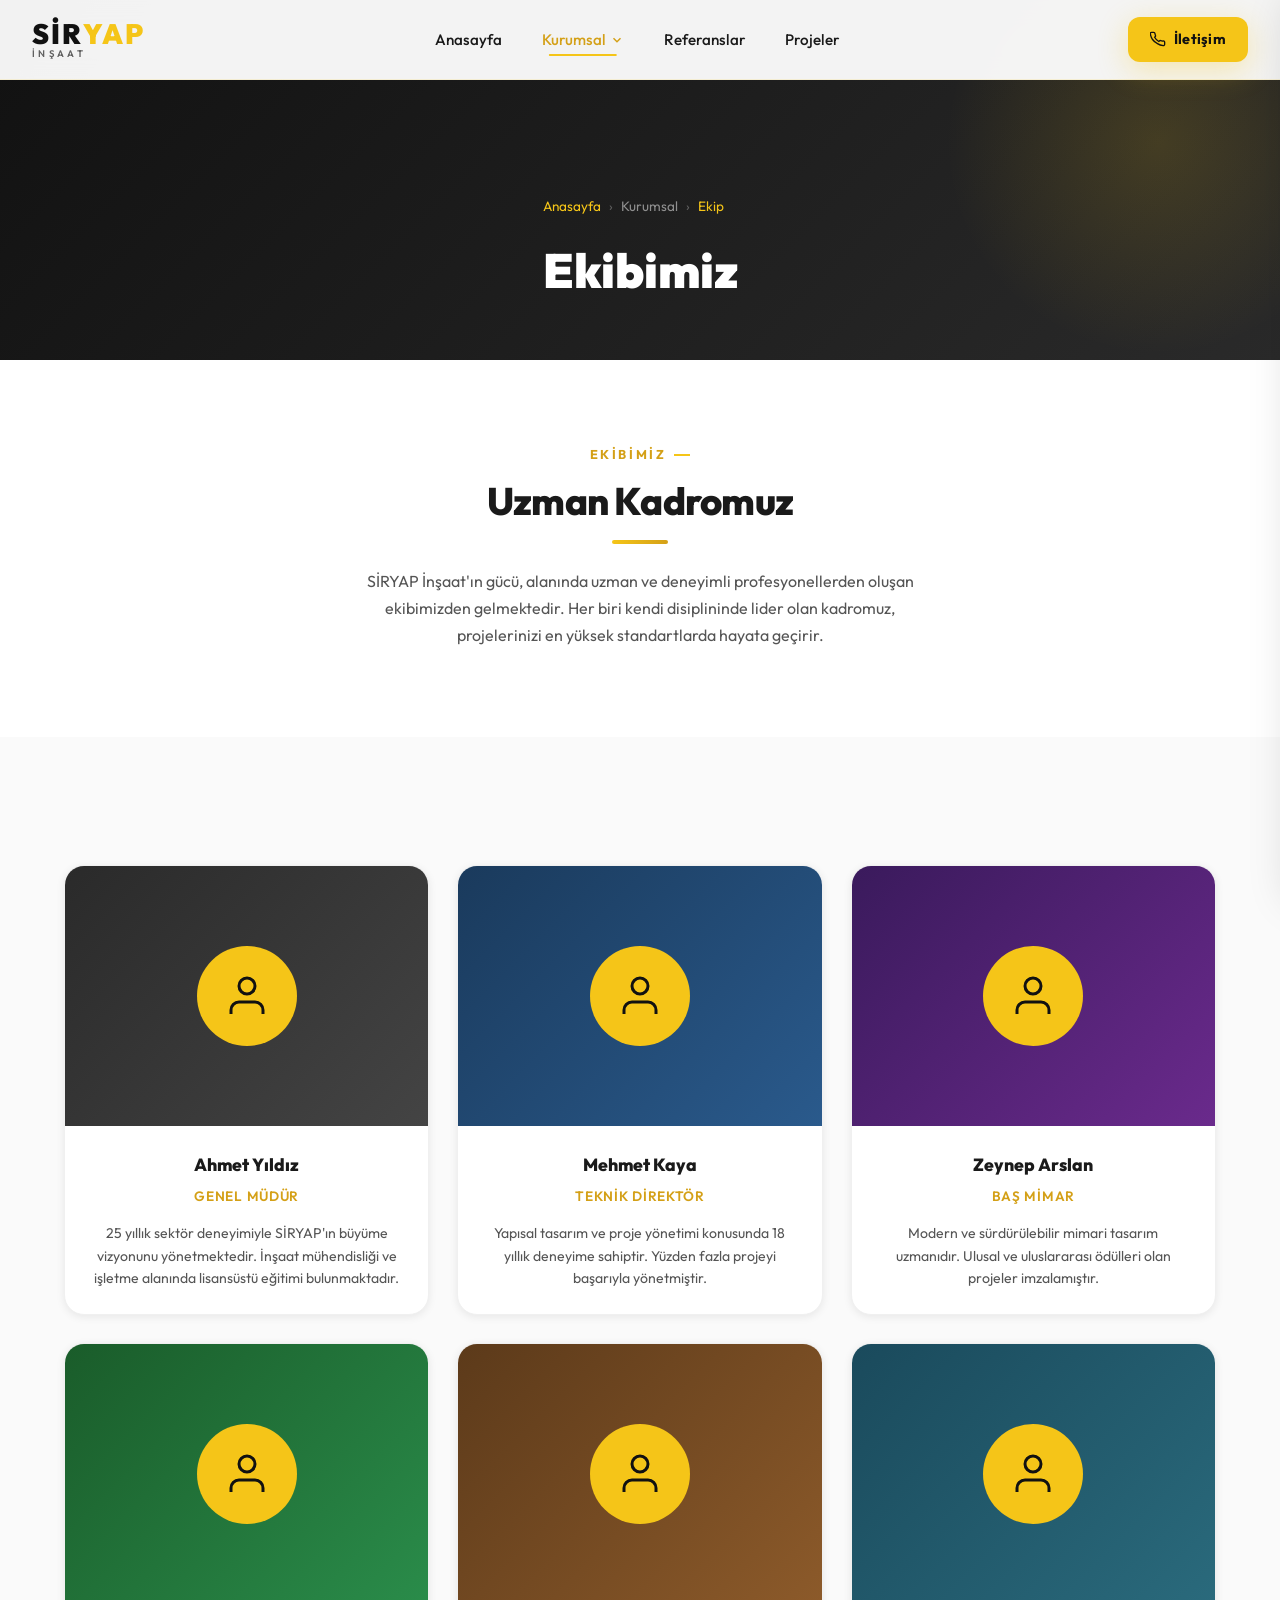
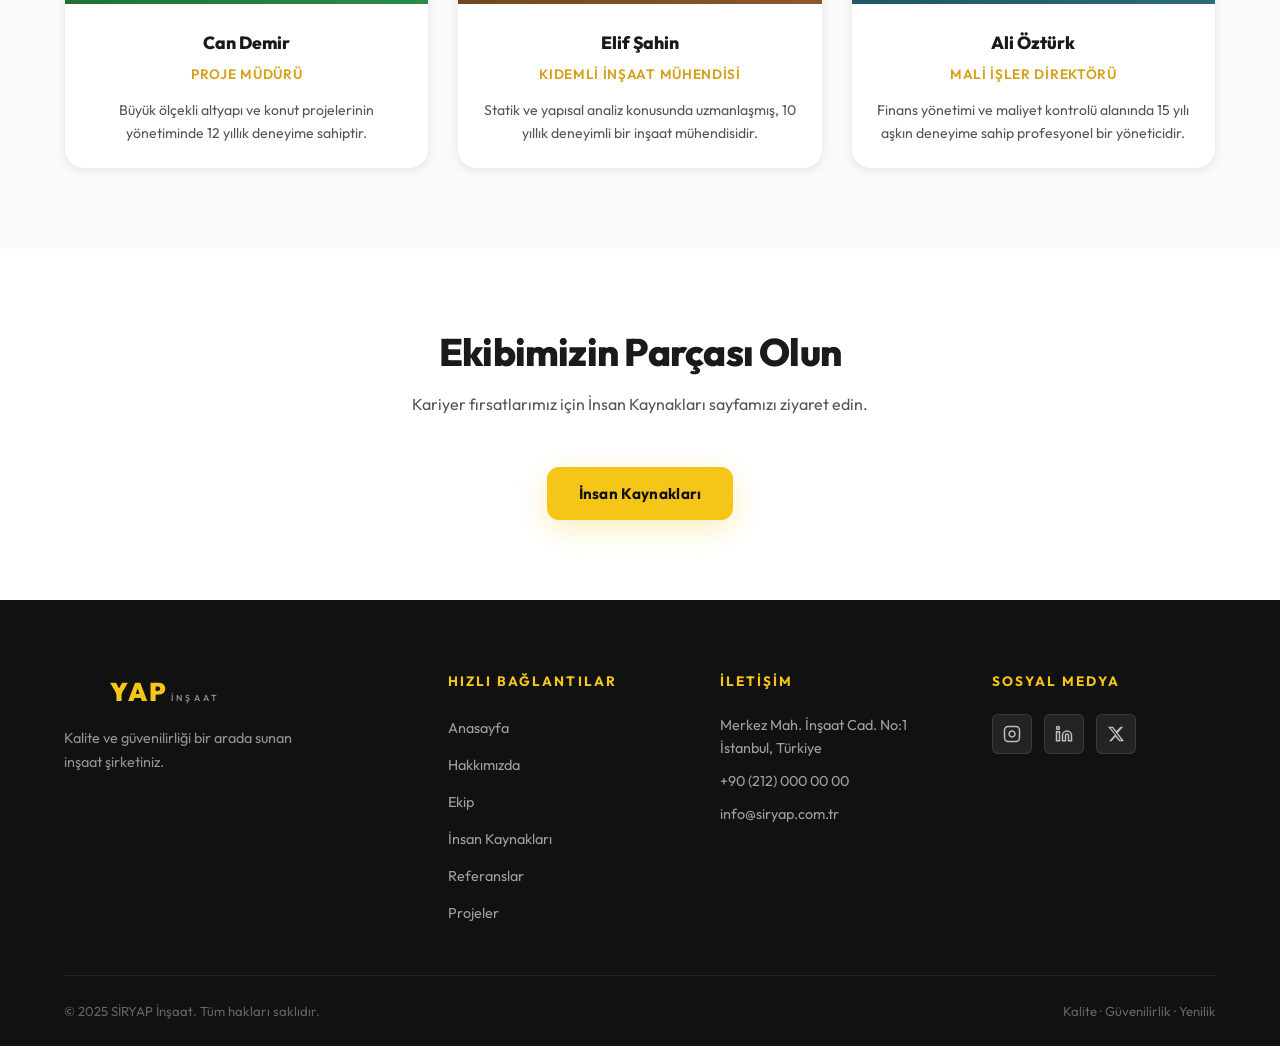
==== ekip.html @ 0685c8d4 "Add files via upload" ====
<!DOCTYPE html>
<html lang="tr">
<head>
  <meta charset="UTF-8" />
  <meta name="viewport" content="width=device-width, initial-scale=1.0" />
  <title>Ekip | SİRYAP İnşaat</title>
  <meta name="description" content="SİRYAP İnşaat uzman ekibimizle tanışın. Deneyimli mühendisler, mimarlar ve proje yöneticilerinden oluşan kadromuz." />
  <link rel="preconnect" href="https://fonts.googleapis.com" />
  <link rel="preconnect" href="https://fonts.gstatic.com" crossorigin />
  <link href="https://fonts.googleapis.com/css2?family=Outfit:wght@300;400;500;600;700;800;900&family=Inter:wght@300;400;500;600&display=swap" rel="stylesheet" />
  <link rel="stylesheet" href="style.css" />
</head>
<body>

  <!-- HEADER -->
  <header id="site-header" class="scrolled">
    <div class="header-inner">
      <a href="index.html" class="logo" id="logo-link">
        <span class="logo-text">SİR<span class="logo-accent">YAP</span></span>
        <span class="logo-sub">İNŞAAT</span>
      </a>

      <nav class="main-nav" id="main-nav">
        <ul class="nav-list">
          <li><a href="index.html#anasayfa" class="nav-link" id="nav-anasayfa">Anasayfa</a></li>
          <li class="has-dropdown">
            <a href="index.html#kurumsal" class="nav-link active" id="nav-kurumsal">
              Kurumsal
              <svg class="chevron" viewBox="0 0 24 24" fill="none" stroke="currentColor" stroke-width="2.5">
                <path d="M6 9l6 6 6-6"/>
              </svg>
            </a>
            <ul class="dropdown">
              <li><a href="ekip.html" class="dropdown-link" id="nav-ekip" style="color: var(--primary-dark); background: var(--primary-light);">Ekip</a></li>
              <li><a href="insan-kaynaklari.html" class="dropdown-link" id="nav-ik">İnsan Kaynakları</a></li>
            </ul>
          </li>
          <li><a href="index.html#referanslar" class="nav-link" id="nav-referanslar">Referanslar</a></li>
          <li><a href="index.html#projeler" class="nav-link" id="nav-projeler">Projeler</a></li>
        </ul>
      </nav>

      <a href="index.html#iletisim" class="contact-btn" id="contact-btn">
        <svg viewBox="0 0 24 24" fill="none" stroke="currentColor" stroke-width="2">
          <path d="M22 16.92v3a2 2 0 01-2.18 2 19.79 19.79 0 01-8.63-3.07A19.5 19.5 0 013.5 12.37a19.79 19.79 0 01-3.07-8.67A2 2 0 012.45 2h3a2 2 0 012 1.72c.127.96.362 1.903.7 2.81a2 2 0 01-.45 2.11L6.91 9.43a16 16 0 006.29 6.29l.8-.8a2 2 0 012.11-.45c.907.338 1.85.573 2.81.7A2 2 0 0122 16.92z"/>
        </svg>
        İletişim
      </a>

      <button class="hamburger" id="hamburger-btn" aria-label="Menüyü aç">
        <span></span><span></span><span></span>
      </button>
    </div>
  </header>

  <!-- MOBILE NAV -->
  <div class="mobile-overlay" id="mobile-overlay"></div>
  <nav class="mobile-nav" id="mobile-nav">
    <button class="mobile-close" id="mobile-close-btn" aria-label="Menüyü kapat">✕</button>
    <ul class="mobile-nav-list">
      <li><a href="index.html#anasayfa" class="mobile-nav-link">Anasayfa</a></li>
      <li>
        <button class="mobile-nav-link mobile-dropdown-toggle" id="mobile-kurumsal-btn">
          Kurumsal <svg viewBox="0 0 24 24" fill="none" stroke="currentColor" stroke-width="2.5"><path d="M6 9l6 6 6-6"/></svg>
        </button>
        <ul class="mobile-sub" id="mobile-sub-kurumsal">
          <li><a href="ekip.html" class="mobile-sub-link">Ekip</a></li>
          <li><a href="insan-kaynaklari.html" class="mobile-sub-link">İnsan Kaynakları</a></li>
        </ul>
      </li>
      <li><a href="index.html#referanslar" class="mobile-nav-link">Referanslar</a></li>
      <li><a href="index.html#projeler" class="mobile-nav-link">Projeler</a></li>
      <li><a href="index.html#iletisim" class="mobile-nav-link highlight-link">İletişim</a></li>
    </ul>
  </nav>

  <main>
    <!-- INNER HERO -->
    <section class="inner-hero">
      <div class="container">
        <div class="inner-hero-content">
          <nav class="breadcrumb" aria-label="Breadcrumb">
            <a href="index.html">Anasayfa</a>
            <span class="breadcrumb-sep">›</span>
            <span>Kurumsal</span>
            <span class="breadcrumb-sep">›</span>
            <span style="color: var(--primary)">Ekip</span>
          </nav>
          <h1>Ekibimiz</h1>
        </div>
      </div>
    </section>

    <!-- TEAM INTRO -->
    <section style="padding: 80px 0 40px; background: var(--white);">
      <div class="container">
        <div style="max-width: 700px; margin: 0 auto; text-align: center;">
          <div class="section-label center">Ekibimiz</div>
          <h2 class="section-title center">Uzman Kadromuz</h2>
          <div class="section-divider center"></div>
          <p class="section-sub center">
            SİRYAP İnşaat'ın gücü, alanında uzman ve deneyimli profesyonellerden oluşan ekibimizden gelmektedir. Her biri kendi disiplininde lider olan kadromuz, projelerinizi en yüksek standartlarda hayata geçirir.
          </p>
        </div>
      </div>
    </section>

    <!-- TEAM GRID -->
    <section class="team-section">
      <div class="container">
        <div class="team-grid">

          <!-- Genel Müdür -->
          <div class="team-card">
            <div class="team-img-wrap" style="background: linear-gradient(135deg, #2a2a2a 0%, #444 100%); display:flex; align-items:center; justify-content:center;">
              <div style="width:100px;height:100px;border-radius:50%;background:var(--primary);display:flex;align-items:center;justify-content:center;">
                <svg viewBox="0 0 24 24" fill="none" stroke="#111" stroke-width="1.5" style="width:48px;height:48px;">
                  <path d="M20 21v-2a4 4 0 00-4-4H8a4 4 0 00-4 4v2"/><circle cx="12" cy="7" r="4"/>
                </svg>
              </div>
            </div>
            <div class="team-card-body">
              <h3>Ahmet Yıldız</h3>
              <p class="role">Genel Müdür</p>
              <p>25 yıllık sektör deneyimiyle SİRYAP'ın büyüme vizyonunu yönetmektedir. İnşaat mühendisliği ve işletme alanında lisansüstü eğitimi bulunmaktadır.</p>
            </div>
          </div>

          <!-- Teknik Direktör -->
          <div class="team-card">
            <div class="team-img-wrap" style="background: linear-gradient(135deg, #1a3a5c 0%, #2a5a8c 100%); display:flex; align-items:center; justify-content:center;">
              <div style="width:100px;height:100px;border-radius:50%;background:var(--primary);display:flex;align-items:center;justify-content:center;">
                <svg viewBox="0 0 24 24" fill="none" stroke="#111" stroke-width="1.5" style="width:48px;height:48px;">
                  <path d="M20 21v-2a4 4 0 00-4-4H8a4 4 0 00-4 4v2"/><circle cx="12" cy="7" r="4"/>
                </svg>
              </div>
            </div>
            <div class="team-card-body">
              <h3>Mehmet Kaya</h3>
              <p class="role">Teknik Direktör</p>
              <p>Yapısal tasarım ve proje yönetimi konusunda 18 yıllık deneyime sahiptir. Yüzden fazla projeyi başarıyla yönetmiştir.</p>
            </div>
          </div>

          <!-- Baş Mimar -->
          <div class="team-card">
            <div class="team-img-wrap" style="background: linear-gradient(135deg, #3a1a5c 0%, #6a2a8c 100%); display:flex; align-items:center; justify-content:center;">
              <div style="width:100px;height:100px;border-radius:50%;background:var(--primary);display:flex;align-items:center;justify-content:center;">
                <svg viewBox="0 0 24 24" fill="none" stroke="#111" stroke-width="1.5" style="width:48px;height:48px;">
                  <path d="M20 21v-2a4 4 0 00-4-4H8a4 4 0 00-4 4v2"/><circle cx="12" cy="7" r="4"/>
                </svg>
              </div>
            </div>
            <div class="team-card-body">
              <h3>Zeynep Arslan</h3>
              <p class="role">Baş Mimar</p>
              <p>Modern ve sürdürülebilir mimari tasarım uzmanıdır. Ulusal ve uluslararası ödülleri olan projeler imzalamıştır.</p>
            </div>
          </div>

          <!-- Proje Müdürü -->
          <div class="team-card">
            <div class="team-img-wrap" style="background: linear-gradient(135deg, #1a5c2a 0%, #2a8c4a 100%); display:flex; align-items:center; justify-content:center;">
              <div style="width:100px;height:100px;border-radius:50%;background:var(--primary);display:flex;align-items:center;justify-content:center;">
                <svg viewBox="0 0 24 24" fill="none" stroke="#111" stroke-width="1.5" style="width:48px;height:48px;">
                  <path d="M20 21v-2a4 4 0 00-4-4H8a4 4 0 00-4 4v2"/><circle cx="12" cy="7" r="4"/>
                </svg>
              </div>
            </div>
            <div class="team-card-body">
              <h3>Can Demir</h3>
              <p class="role">Proje Müdürü</p>
              <p>Büyük ölçekli altyapı ve konut projelerinin yönetiminde 12 yıllık deneyime sahiptir.</p>
            </div>
          </div>

          <!-- İnşaat Mühendisi -->
          <div class="team-card">
            <div class="team-img-wrap" style="background: linear-gradient(135deg, #5c3a1a 0%, #8c5a2a 100%); display:flex; align-items:center; justify-content:center;">
              <div style="width:100px;height:100px;border-radius:50%;background:var(--primary);display:flex;align-items:center;justify-content:center;">
                <svg viewBox="0 0 24 24" fill="none" stroke="#111" stroke-width="1.5" style="width:48px;height:48px;">
                  <path d="M20 21v-2a4 4 0 00-4-4H8a4 4 0 00-4 4v2"/><circle cx="12" cy="7" r="4"/>
                </svg>
              </div>
            </div>
            <div class="team-card-body">
              <h3>Elif Şahin</h3>
              <p class="role">Kıdemli İnşaat Mühendisi</p>
              <p>Statik ve yapısal analiz konusunda uzmanlaşmış, 10 yıllık deneyimli bir inşaat mühendisidir.</p>
            </div>
          </div>

          <!-- Mali İşler -->
          <div class="team-card">
            <div class="team-img-wrap" style="background: linear-gradient(135deg, #1a4a5c 0%, #2a6a7c 100%); display:flex; align-items:center; justify-content:center;">
              <div style="width:100px;height:100px;border-radius:50%;background:var(--primary);display:flex;align-items:center;justify-content:center;">
                <svg viewBox="0 0 24 24" fill="none" stroke="#111" stroke-width="1.5" style="width:48px;height:48px;">
                  <path d="M20 21v-2a4 4 0 00-4-4H8a4 4 0 00-4 4v2"/><circle cx="12" cy="7" r="4"/>
                </svg>
              </div>
            </div>
            <div class="team-card-body">
              <h3>Ali Öztürk</h3>
              <p class="role">Mali İşler Direktörü</p>
              <p>Finans yönetimi ve maliyet kontrolü alanında 15 yılı aşkın deneyime sahip profesyonel bir yöneticidir.</p>
            </div>
          </div>

        </div>
      </div>
    </section>

    <!-- CTA -->
    <section style="padding: 80px 0; background: var(--white); text-align: center;">
      <div class="container">
        <h2 class="section-title center">Ekibimizin Parçası Olun</h2>
        <p class="section-sub center">Kariyer fırsatlarımız için İnsan Kaynakları sayfamızı ziyaret edin.</p>
        <a href="insan-kaynaklari.html" class="btn-primary" id="cta-ik-btn">İnsan Kaynakları</a>
      </div>
    </section>
  </main>

  <!-- FOOTER -->
  <footer class="site-footer">
    <div class="container">
      <div class="footer-grid">
        <div class="footer-brand">
          <span class="logo-text footer-logo">SİR<span class="logo-accent">YAP</span></span>
          <span class="logo-sub footer-logo-sub">İNŞAAT</span>
          <p>Kalite ve güvenilirliği bir arada sunan inşaat şirketiniz.</p>
        </div>
        <div class="footer-links">
          <h4>Hızlı Bağlantılar</h4>
          <ul>
            <li><a href="index.html#anasayfa">Anasayfa</a></li>
            <li><a href="index.html#kurumsal">Hakkımızda</a></li>
            <li><a href="ekip.html">Ekip</a></li>
            <li><a href="insan-kaynaklari.html">İnsan Kaynakları</a></li>
            <li><a href="index.html#referanslar">Referanslar</a></li>
            <li><a href="index.html#projeler">Projeler</a></li>
          </ul>
        </div>
        <div class="footer-contact">
          <h4>İletişim</h4>
          <p>Merkez Mah. İnşaat Cad. No:1<br/>İstanbul, Türkiye</p>
          <p><a href="tel:+902120000000">+90 (212) 000 00 00</a></p>
          <p><a href="mailto:info@siryap.com.tr">info@siryap.com.tr</a></p>
        </div>
        <div class="footer-social">
          <h4>Sosyal Medya</h4>
          <div class="social-links">
            <a href="#" class="social-link" aria-label="Instagram">
              <svg viewBox="0 0 24 24" fill="none" stroke="currentColor" stroke-width="2">
                <rect x="2" y="2" width="20" height="20" rx="5" ry="5"/>
                <path d="M16 11.37A4 4 0 1112.63 8 4 4 0 0116 11.37z"/>
                <line x1="17.5" y1="6.5" x2="17.51" y2="6.5"/>
              </svg>
            </a>
            <a href="#" class="social-link" aria-label="LinkedIn">
              <svg viewBox="0 0 24 24" fill="none" stroke="currentColor" stroke-width="2">
                <path d="M16 8a6 6 0 016 6v7h-4v-7a2 2 0 00-2-2 2 2 0 00-2 2v7h-4v-7a6 6 0 016-6zM2 9h4v12H2z"/><circle cx="4" cy="4" r="2"/>
              </svg>
            </a>
            <a href="#" class="social-link" aria-label="Twitter/X">
              <svg viewBox="0 0 24 24" fill="currentColor">
                <path d="M18.244 2.25h3.308l-7.227 8.26 8.502 11.24H16.17l-4.714-6.231-5.401 6.231H2.744l7.737-8.835L1.254 2.25H8.08l4.253 5.622zm-1.161 17.52h1.833L7.084 4.126H5.117z"/>
              </svg>
            </a>
          </div>
        </div>
      </div>
      <div class="footer-bottom">
        <p>&copy; 2025 SİRYAP İnşaat. Tüm hakları saklıdır.</p>
        <p>Kalite · Güvenilirlik · Yenilik</p>
      </div>
    </div>
  </footer>

  <script src="script.js"></script>
</body>
</html>
---- style.css ----
/* ============================================
   SIRYAP İNŞAAT - Ana Stil Dosyası
   Renk Paleti: Beyaz + Sarı/Altın
   ============================================ */

/* --- CSS Değişkenleri --- */
:root {
  --primary: #F5C518;        /* Altın sarı */
  --primary-dark: #D4A017;   /* Koyu altın */
  --primary-light: #FFF3C4;  /* Açık sarı */
  --white: #FFFFFF;
  --off-white: #FAFAFA;
  --light-gray: #F5F5F5;
  --gray-100: #F0F0F0;
  --gray-200: #E0E0E0;
  --gray-400: #9E9E9E;
  --gray-600: #616161;
  --gray-800: #212121;
  --dark: #111111;
  --text-primary: #1A1A1A;
  --text-secondary: #555555;
  --shadow-sm: 0 2px 8px rgba(0,0,0,0.08);
  --shadow-md: 0 8px 24px rgba(0,0,0,0.10);
  --shadow-lg: 0 20px 60px rgba(0,0,0,0.15);
  --shadow-gold: 0 8px 30px rgba(245, 197, 24, 0.3);
  --radius-sm: 6px;
  --radius-md: 12px;
  --radius-lg: 20px;
  --radius-xl: 30px;
  --transition: 0.3s ease;
  --header-height: 80px;
}

/* --- Reset & Base --- */
*, *::before, *::after {
  box-sizing: border-box;
  margin: 0;
  padding: 0;
}

html {
  scroll-behavior: smooth;
  font-size: 16px;
}

body {
  font-family: 'Outfit', 'Inter', sans-serif;
  color: var(--text-primary);
  background: var(--white);
  overflow-x: hidden;
  line-height: 1.7;
}

img {
  display: block;
  max-width: 100%;
  height: auto;
}

a {
  text-decoration: none;
  color: inherit;
}

ul {
  list-style: none;
}

button {
  cursor: pointer;
  border: none;
  background: none;
  font-family: inherit;
}

/* --- Container --- */
.container {
  max-width: 1200px;
  margin: 0 auto;
  padding: 0 24px;
}

/* ============================================
   HEADER
   ============================================ */
#site-header {
  position: fixed;
  top: 0;
  left: 0;
  right: 0;
  z-index: 1000;
  height: var(--header-height);
  background: rgba(255, 255, 255, 0.95);
  backdrop-filter: blur(12px);
  -webkit-backdrop-filter: blur(12px);
  border-bottom: 1px solid rgba(245, 197, 24, 0.15);
  transition: box-shadow var(--transition), background var(--transition);
}

#site-header.scrolled {
  box-shadow: 0 4px 30px rgba(0, 0, 0, 0.08);
  background: rgba(255, 255, 255, 0.98);
}

.header-inner {
  max-width: 1400px;
  margin: 0 auto;
  height: 100%;
  padding: 0 32px;
  display: flex;
  align-items: center;
  justify-content: space-between;
  gap: 24px;
}

/* --- Logo --- */
.logo {
  display: flex;
  flex-direction: column;
  line-height: 1;
  flex-shrink: 0;
}

.logo-text {
  font-family: 'Outfit', sans-serif;
  font-size: 1.75rem;
  font-weight: 900;
  letter-spacing: 0.08em;
  color: var(--dark);
}

.logo-accent {
  color: var(--primary);
}

.logo-sub {
  font-size: 0.6rem;
  font-weight: 600;
  letter-spacing: 0.35em;
  color: var(--gray-600);
  text-transform: uppercase;
  margin-top: 1px;
}

/* --- Main Nav --- */
.main-nav {
  flex: 1;
  display: flex;
  justify-content: center;
}

.nav-list {
  display: flex;
  align-items: center;
  gap: 8px;
}

.nav-link {
  display: flex;
  align-items: center;
  gap: 4px;
  padding: 8px 16px;
  border-radius: var(--radius-sm);
  font-weight: 500;
  font-size: 0.95rem;
  color: var(--text-primary);
  transition: all var(--transition);
  position: relative;
}

.nav-link::after {
  content: '';
  position: absolute;
  bottom: 4px;
  left: 50%;
  width: 0;
  height: 2px;
  background: var(--primary);
  transform: translateX(-50%);
  transition: width var(--transition);
  border-radius: 2px;
}

.nav-link:hover::after,
.nav-link.active::after {
  width: 60%;
}

.nav-link:hover,
.nav-link.active {
  color: var(--primary-dark);
}

.chevron {
  width: 14px;
  height: 14px;
  transition: transform var(--transition);
}

/* --- Dropdown --- */
.has-dropdown {
  position: relative;
}

.has-dropdown:hover .chevron {
  transform: rotate(180deg);
}

.dropdown {
  position: absolute;
  top: calc(100% + 8px);
  left: 50%;
  transform: translateX(-50%);
  min-width: 200px;
  background: var(--white);
  border-radius: var(--radius-md);
  box-shadow: var(--shadow-lg);
  border: 1px solid var(--gray-100);
  padding: 8px;
  opacity: 0;
  visibility: hidden;
  transform: translateX(-50%) translateY(-8px);
  transition: all var(--transition);
  pointer-events: none;
}

.dropdown::before {
  content: '';
  position: absolute;
  top: -6px;
  left: 50%;
  transform: translateX(-50%);
  width: 12px;
  height: 12px;
  background: var(--white);
  border-top: 1px solid var(--gray-100);
  border-left: 1px solid var(--gray-100);
  transform: translateX(-50%) rotate(45deg);
}

.has-dropdown:hover .dropdown {
  opacity: 1;
  visibility: visible;
  transform: translateX(-50%) translateY(0);
  pointer-events: auto;
}

.dropdown-link {
  display: block;
  padding: 10px 16px;
  border-radius: var(--radius-sm);
  font-size: 0.9rem;
  font-weight: 500;
  color: var(--text-primary);
  transition: all var(--transition);
}

.dropdown-link:hover {
  background: var(--primary-light);
  color: var(--primary-dark);
  padding-left: 20px;
}

/* --- Contact Button --- */
.contact-btn {
  display: flex;
  align-items: center;
  gap: 8px;
  padding: 10px 22px;
  background: var(--primary);
  color: var(--dark);
  border-radius: var(--radius-md);
  font-weight: 700;
  font-size: 0.9rem;
  letter-spacing: 0.02em;
  transition: all var(--transition);
  flex-shrink: 0;
  box-shadow: var(--shadow-gold);
}

.contact-btn svg {
  width: 16px;
  height: 16px;
}

.contact-btn:hover {
  background: var(--primary-dark);
  transform: translateY(-2px);
  box-shadow: 0 12px 40px rgba(245, 197, 24, 0.4);
}

/* --- Hamburger --- */
.hamburger {
  display: none;
  flex-direction: column;
  gap: 5px;
  padding: 8px;
  border-radius: var(--radius-sm);
}

.hamburger span {
  display: block;
  width: 24px;
  height: 2.5px;
  background: var(--dark);
  border-radius: 2px;
  transition: all var(--transition);
}

.hamburger.open span:nth-child(1) {
  transform: rotate(45deg) translate(5px, 5px);
}
.hamburger.open span:nth-child(2) {
  opacity: 0;
}
.hamburger.open span:nth-child(3) {
  transform: rotate(-45deg) translate(5px, -5px);
}

/* --- Mobile Nav --- */
.mobile-overlay {
  position: fixed;
  inset: 0;
  background: rgba(0,0,0,0.5);
  z-index: 1100;
  opacity: 0;
  visibility: hidden;
  transition: all var(--transition);
}

.mobile-overlay.active {
  opacity: 1;
  visibility: visible;
}

.mobile-nav {
  position: fixed;
  top: 0;
  right: -320px;
  width: 300px;
  height: 100vh;
  background: var(--white);
  z-index: 1200;
  padding: 80px 24px 40px;
  transition: right var(--transition);
  overflow-y: auto;
  box-shadow: -10px 0 40px rgba(0,0,0,0.15);
}

.mobile-nav.open {
  right: 0;
}

.mobile-close {
  position: absolute;
  top: 20px;
  right: 20px;
  width: 36px;
  height: 36px;
  border-radius: 50%;
  background: var(--light-gray);
  color: var(--text-primary);
  font-size: 1rem;
  display: flex;
  align-items: center;
  justify-content: center;
}

.mobile-nav-list {
  display: flex;
  flex-direction: column;
  gap: 4px;
}

.mobile-nav-link {
  display: flex;
  align-items: center;
  justify-content: space-between;
  width: 100%;
  padding: 14px 16px;
  border-radius: var(--radius-sm);
  font-size: 1rem;
  font-weight: 600;
  color: var(--text-primary);
  transition: all var(--transition);
}

.mobile-nav-link:hover {
  background: var(--primary-light);
  color: var(--primary-dark);
}

.mobile-nav-link svg {
  width: 16px;
  height: 16px;
  transition: transform var(--transition);
}

.mobile-nav-link.open svg {
  transform: rotate(180deg);
}

.highlight-link {
  background: var(--primary);
  color: var(--dark);
  margin-top: 8px;
}

.mobile-sub {
  overflow: hidden;
  max-height: 0;
  transition: max-height 0.4s ease;
}

.mobile-sub.open {
  max-height: 200px;
}

.mobile-sub-link {
  display: block;
  padding: 10px 16px 10px 32px;
  font-size: 0.9rem;
  color: var(--text-secondary);
  border-radius: var(--radius-sm);
  transition: all var(--transition);
}

.mobile-sub-link:hover {
  color: var(--primary-dark);
  background: var(--primary-light);
}

/* ============================================
   BUTTONS
   ============================================ */
.btn-primary {
  display: inline-flex;
  align-items: center;
  gap: 8px;
  padding: 14px 32px;
  background: var(--primary);
  color: var(--dark);
  border-radius: var(--radius-md);
  font-weight: 700;
  font-size: 0.95rem;
  letter-spacing: 0.02em;
  transition: all var(--transition);
  box-shadow: var(--shadow-gold);
  cursor: pointer;
}

.btn-primary:hover {
  background: var(--primary-dark);
  transform: translateY(-2px);
  box-shadow: 0 16px 48px rgba(245, 197, 24, 0.45);
}

.btn-primary.full-width {
  width: 100%;
  justify-content: center;
}

.btn-outline {
  display: inline-flex;
  align-items: center;
  gap: 8px;
  padding: 13px 32px;
  background: transparent;
  color: var(--white);
  border: 2px solid rgba(255,255,255,0.5);
  border-radius: var(--radius-md);
  font-weight: 600;
  font-size: 0.95rem;
  transition: all var(--transition);
}

.btn-outline:hover {
  border-color: var(--primary);
  color: var(--primary);
  background: rgba(245, 197, 24, 0.1);
}

/* ============================================
   HERO SECTION
   ============================================ */
.hero-section {
  position: relative;
  height: 100vh;
  min-height: 600px;
  display: flex;
  align-items: center;
  overflow: hidden;
}

.hero-slider {
  position: absolute;
  inset: 0;
}

.hero-slide {
  position: absolute;
  inset: 0;
  background-size: cover;
  background-position: center;
  background-repeat: no-repeat;
  opacity: 0;
  transition: opacity 1s ease;
}

.hero-slide.active {
  opacity: 1;
}

.hero-overlay {
  position: absolute;
  inset: 0;
  background: linear-gradient(
    135deg,
    rgba(17, 17, 17, 0.75) 0%,
    rgba(17, 17, 17, 0.5) 50%,
    rgba(245, 197, 24, 0.15) 100%
  );
  z-index: 1;
}

.hero-content {
  position: relative;
  z-index: 2;
  padding: 0 10%;
  max-width: 750px;
}

.hero-badge {
  display: inline-flex;
  align-items: center;
  gap: 8px;
  padding: 6px 16px;
  background: var(--primary);
  color: var(--dark);
  border-radius: var(--radius-xl);
  font-weight: 700;
  font-size: 0.8rem;
  letter-spacing: 0.1em;
  text-transform: uppercase;
  margin-bottom: 24px;
}

.hero-badge::before {
  content: '';
  width: 8px;
  height: 8px;
  border-radius: 50%;
  background: var(--dark);
  animation: pulse 2s infinite;
}

@keyframes pulse {
  0%, 100% { opacity: 1; transform: scale(1); }
  50% { opacity: 0.6; transform: scale(0.8); }
}

.hero-title {
  font-size: clamp(2.5rem, 5vw, 4rem);
  font-weight: 900;
  color: var(--white);
  line-height: 1.15;
  margin-bottom: 20px;
  letter-spacing: -0.02em;
}

.hero-accent {
  color: var(--primary);
  position: relative;
}

.hero-accent::after {
  content: '';
  position: absolute;
  bottom: 2px;
  left: 0;
  right: 0;
  height: 3px;
  background: var(--primary);
  opacity: 0.5;
  border-radius: 2px;
}

.hero-desc {
  font-size: 1.05rem;
  color: rgba(255,255,255,0.85);
  margin-bottom: 36px;
  max-width: 560px;
  font-weight: 400;
}

.hero-btns {
  display: flex;
  gap: 16px;
  flex-wrap: wrap;
}

/* Hero Dots */
.hero-dots {
  position: absolute;
  bottom: 40px;
  left: 50%;
  transform: translateX(-50%);
  z-index: 2;
  display: flex;
  gap: 10px;
}

.dot {
  width: 10px;
  height: 10px;
  border-radius: 50%;
  background: rgba(255,255,255,0.4);
  border: 2px solid rgba(255,255,255,0.3);
  transition: all var(--transition);
  cursor: pointer;
}

.dot.active {
  background: var(--primary);
  border-color: var(--primary);
  width: 28px;
  border-radius: 5px;
}

/* Scroll hint */
.hero-scroll-hint {
  position: absolute;
  bottom: 40px;
  right: 40px;
  z-index: 2;
  display: flex;
  flex-direction: column;
  align-items: center;
  gap: 8px;
  color: rgba(255,255,255,0.6);
  font-size: 0.75rem;
  letter-spacing: 0.15em;
  text-transform: uppercase;
}

.scroll-arrow svg {
  width: 20px;
  height: 20px;
  animation: bounce 2s infinite;
}

@keyframes bounce {
  0%, 100% { transform: translateY(0); }
  50% { transform: translateY(6px); }
}

/* Hero Animations */
.animate-fadeIn {
  opacity: 0;
  animation: fadeIn 1s ease 0.2s forwards;
}

.animate-slideUp {
  opacity: 0;
  transform: translateY(30px);
  animation: slideUp 0.8s ease 0.4s forwards;
}

.delay-1 { animation-delay: 0.6s; }
.delay-2 { animation-delay: 0.8s; }

@keyframes fadeIn {
  to { opacity: 1; }
}

@keyframes slideUp {
  to { opacity: 1; transform: translateY(0); }
}

/* ============================================
   STATS SECTION
   ============================================ */
.stats-section {
  background: var(--primary);
  padding: 60px 0;
  position: relative;
  overflow: hidden;
}

.stats-section::before {
  content: '';
  position: absolute;
  top: -30px;
  left: -5%;
  right: -5%;
  height: 60px;
  background: var(--white);
  border-radius: 50%;
}

.stats-section::after {
  content: '';
  position: absolute;
  bottom: -30px;
  left: -5%;
  right: -5%;
  height: 60px;
  background: var(--off-white);
  border-radius: 50%;
}

.stats-grid {
  display: grid;
  grid-template-columns: repeat(4, 1fr);
  gap: 0;
  position: relative;
  z-index: 1;
}

.stat-item {
  display: flex;
  flex-direction: column;
  align-items: center;
  padding: 30px 20px;
  position: relative;
  text-align: center;
}

.stat-item:not(:last-child)::after {
  content: '';
  position: absolute;
  right: 0;
  top: 20%;
  height: 60%;
  width: 1px;
  background: rgba(17, 17, 17, 0.15);
}

.stat-number {
  font-size: 3rem;
  font-weight: 900;
  color: var(--dark);
  line-height: 1;
  display: inline;
}

.stat-plus {
  font-size: 2rem;
  font-weight: 900;
  color: var(--dark);
  display: inline;
  margin-left: 2px;
}

.stat-label {
  font-size: 0.85rem;
  font-weight: 600;
  color: rgba(17,17,17,0.7);
  text-transform: uppercase;
  letter-spacing: 0.08em;
  margin-top: 8px;
}

/* ============================================
   SECTION COMMON STYLES
   ============================================ */
.section-label {
  display: inline-block;
  font-size: 0.8rem;
  font-weight: 700;
  letter-spacing: 0.2em;
  text-transform: uppercase;
  color: var(--primary-dark);
  margin-bottom: 12px;
  position: relative;
  padding-left: 24px;
}

.section-label::before {
  content: '';
  position: absolute;
  left: 0;
  top: 50%;
  transform: translateY(-50%);
  width: 16px;
  height: 2px;
  background: var(--primary);
}

.section-label.center {
  padding-left: 0;
  padding-right: 24px;
}

.section-label.center::before {
  left: unset;
  right: 0;
}

.section-title {
  font-size: clamp(1.8rem, 3vw, 2.6rem);
  font-weight: 800;
  color: var(--text-primary);
  line-height: 1.2;
  letter-spacing: -0.02em;
  margin-bottom: 16px;
}

.section-title.center {
  text-align: center;
}

.section-divider {
  width: 56px;
  height: 4px;
  background: linear-gradient(90deg, var(--primary), var(--primary-dark));
  border-radius: 2px;
  margin-bottom: 24px;
}

.section-divider.center {
  margin: 0 auto 24px;
}

.section-sub {
  font-size: 1rem;
  color: var(--text-secondary);
  max-width: 560px;
  margin-bottom: 48px;
}

.section-sub.center {
  margin: 0 auto 48px;
  text-align: center;
}

/* ============================================
   ABOUT / KURUMSAL SECTION
   ============================================ */
.about-section {
  padding: 100px 0;
  background: var(--off-white);
}

.about-grid {
  display: grid;
  grid-template-columns: 1fr 1fr;
  gap: 80px;
  align-items: center;
}

.about-image-wrapper {
  position: relative;
}

.about-image-frame {
  border-radius: var(--radius-lg);
  overflow: hidden;
  box-shadow: var(--shadow-lg);
  position: relative;
}

.about-image-frame::before {
  content: '';
  position: absolute;
  inset: 0;
  border: 4px solid var(--primary);
  border-radius: var(--radius-lg);
  opacity: 0.3;
  z-index: 1;
}

.about-img {
  width: 100%;
  height: 480px;
  object-fit: cover;
  transition: transform 0.6s ease;
}

.about-image-frame:hover .about-img {
  transform: scale(1.04);
}

.about-badge-card {
  position: absolute;
  bottom: -24px;
  right: -24px;
  background: var(--primary);
  border-radius: var(--radius-md);
  padding: 20px;
  display: flex;
  align-items: center;
  gap: 14px;
  box-shadow: var(--shadow-gold);
  z-index: 2;
}

.about-badge-card svg {
  width: 32px;
  height: 32px;
  color: var(--dark);
  flex-shrink: 0;
}

.about-badge-card strong {
  display: block;
  font-size: 1rem;
  font-weight: 800;
  color: var(--dark);
}

.about-badge-card span {
  font-size: 0.78rem;
  font-weight: 500;
  color: rgba(17,17,17,0.7);
}

.about-text {
  color: var(--text-secondary);
  font-size: 0.98rem;
  margin-bottom: 16px;
}

.about-features {
  display: grid;
  grid-template-columns: 1fr 1fr;
  gap: 12px;
  margin: 28px 0 32px;
}

.feature-item {
  display: flex;
  align-items: center;
  gap: 10px;
  font-weight: 500;
  font-size: 0.9rem;
  color: var(--text-primary);
}

.feature-icon {
  width: 28px;
  height: 28px;
  border-radius: 50%;
  background: var(--primary);
  display: flex;
  align-items: center;
  justify-content: center;
  flex-shrink: 0;
}

.feature-icon svg {
  width: 14px;
  height: 14px;
  color: var(--dark);
}

/* ============================================
   REFERENCES SECTION
   ============================================ */
.references-section {
  padding: 100px 0 80px;
  background: var(--white);
  overflow: hidden;
}

.refs-scroll-wrapper {
  position: relative;
  overflow: hidden;
  margin-top: 48px;
}

/* Fade edges */
.refs-scroll-wrapper::before,
.refs-scroll-wrapper::after {
  content: '';
  position: absolute;
  top: 0;
  width: 120px;
  height: 100%;
  z-index: 2;
  pointer-events: none;
}

.refs-scroll-wrapper::before {
  left: 0;
  background: linear-gradient(90deg, var(--white), transparent);
}

.refs-scroll-wrapper::after {
  right: 0;
  background: linear-gradient(-90deg, var(--white), transparent);
}

.refs-track {
  display: flex;
  gap: 24px;
  width: max-content;
  animation: scrollRefs 30s linear infinite;
}

.refs-track:hover {
  animation-play-state: paused;
}

@keyframes scrollRefs {
  0% { transform: translateX(0); }
  100% { transform: translateX(-50%); }
}

.ref-card {
  flex-shrink: 0;
  width: 280px;
}

.ref-inner {
  background: var(--white);
  border: 1.5px solid var(--gray-200);
  border-radius: var(--radius-md);
  overflow: hidden;
  box-shadow: var(--shadow-sm);
  transition: all var(--transition);
}

.ref-inner:hover {
  border-color: var(--primary);
  box-shadow: var(--shadow-gold);
  transform: translateY(-4px);
}

.ref-inner img {
  width: 100%;
  height: 180px;
  object-fit: cover;
}

.ref-inner span {
  display: block;
  padding: 14px 16px;
  font-size: 0.88rem;
  font-weight: 600;
  color: var(--text-primary);
  background: var(--off-white);
  border-top: 1px solid var(--gray-200);
}

/* ============================================
   PROJECTS SECTION
   ============================================ */
.projects-section {
  padding: 100px 0;
  background: var(--off-white);
}

.project-filters {
  display: flex;
  gap: 10px;
  justify-content: center;
  margin-bottom: 48px;
  flex-wrap: wrap;
}

.filter-btn {
  padding: 10px 24px;
  border-radius: var(--radius-xl);
  font-size: 0.88rem;
  font-weight: 600;
  color: var(--gray-600);
  background: var(--white);
  border: 1.5px solid var(--gray-200);
  transition: all var(--transition);
}

.filter-btn:hover,
.filter-btn.active {
  background: var(--primary);
  color: var(--dark);
  border-color: var(--primary);
  box-shadow: var(--shadow-gold);
}

.projects-grid {
  display: grid;
  grid-template-columns: repeat(3, 1fr);
  gap: 28px;
}

.project-card {
  background: var(--white);
  border-radius: var(--radius-lg);
  overflow: hidden;
  box-shadow: var(--shadow-sm);
  transition: all var(--transition);
  border: 1px solid var(--gray-100);
}

.project-card:hover {
  transform: translateY(-8px);
  box-shadow: var(--shadow-lg);
  border-color: var(--primary);
}

.project-card.hidden {
  display: none;
}

.project-img-wrap {
  position: relative;
  overflow: hidden;
  height: 240px;
}

.project-img-wrap img {
  width: 100%;
  height: 100%;
  object-fit: cover;
  transition: transform 0.6s ease;
}

.project-card:hover .project-img-wrap img {
  transform: scale(1.08);
}

.project-overlay {
  position: absolute;
  inset: 0;
  background: linear-gradient(to top, rgba(17,17,17,0.9) 0%, transparent 50%);
  display: flex;
  flex-direction: column;
  justify-content: flex-end;
  padding: 20px;
  opacity: 0;
  transition: opacity var(--transition);
}

.project-card:hover .project-overlay {
  opacity: 1;
}

.project-tag {
  display: inline-block;
  padding: 4px 12px;
  background: var(--primary);
  color: var(--dark);
  border-radius: var(--radius-xl);
  font-size: 0.75rem;
  font-weight: 700;
  margin-bottom: 8px;
}

.project-overlay h3 {
  font-size: 1.1rem;
  font-weight: 700;
  color: var(--white);
  margin-bottom: 4px;
}

.project-overlay p {
  font-size: 0.85rem;
  color: rgba(255,255,255,0.7);
}

.project-info {
  padding: 20px;
}

.project-category-badge {
  display: inline-block;
  padding: 3px 12px;
  background: var(--primary-light);
  color: var(--primary-dark);
  border-radius: var(--radius-xl);
  font-size: 0.75rem;
  font-weight: 700;
  margin-bottom: 10px;
}

.project-name {
  font-size: 1.05rem;
  font-weight: 700;
  color: var(--text-primary);
  margin-bottom: 8px;
}

.project-location {
  display: flex;
  align-items: center;
  gap: 6px;
  font-size: 0.85rem;
  color: var(--text-secondary);
}

.project-location svg {
  width: 14px;
  height: 14px;
  color: var(--primary-dark);
  flex-shrink: 0;
}

/* ============================================
   CONTACT SECTION
   ============================================ */
.contact-section {
  padding: 100px 0;
  background: var(--white);
  position: relative;
  overflow: hidden;
}

.contact-section::before {
  content: '';
  position: absolute;
  top: 0;
  left: 0;
  width: 40%;
  height: 100%;
  background: linear-gradient(135deg, var(--primary-light), var(--white));
  clip-path: polygon(0 0, 85% 0, 100% 100%, 0 100%);
}

.contact-grid {
  display: grid;
  grid-template-columns: 1fr 1fr;
  gap: 80px;
  align-items: start;
  position: relative;
  z-index: 1;
}

.contact-desc {
  color: var(--text-secondary);
  font-size: 0.98rem;
  margin-bottom: 36px;
}

.contact-items {
  display: flex;
  flex-direction: column;
  gap: 20px;
}

.contact-item {
  display: flex;
  align-items: flex-start;
  gap: 16px;
}

.contact-icon {
  width: 44px;
  height: 44px;
  border-radius: var(--radius-md);
  background: var(--primary);
  display: flex;
  align-items: center;
  justify-content: center;
  flex-shrink: 0;
  box-shadow: var(--shadow-gold);
}

.contact-icon svg {
  width: 20px;
  height: 20px;
  color: var(--dark);
}

.contact-item strong {
  display: block;
  font-size: 0.85rem;
  font-weight: 700;
  color: var(--text-primary);
  text-transform: uppercase;
  letter-spacing: 0.05em;
  margin-bottom: 4px;
}

.contact-item span {
  font-size: 0.95rem;
  color: var(--text-secondary);
}

/* Contact Form */
.contact-form {
  background: var(--white);
  border-radius: var(--radius-lg);
  padding: 40px;
  box-shadow: var(--shadow-lg);
  border: 1px solid var(--gray-100);
}

.form-row {
  display: grid;
  grid-template-columns: 1fr 1fr;
  gap: 16px;
}

.form-group {
  display: flex;
  flex-direction: column;
  gap: 6px;
  margin-bottom: 16px;
}

.form-group label {
  font-size: 0.85rem;
  font-weight: 600;
  color: var(--text-primary);
  letter-spacing: 0.02em;
}

.form-group input,
.form-group select,
.form-group textarea {
  padding: 12px 16px;
  border: 1.5px solid var(--gray-200);
  border-radius: var(--radius-md);
  font-family: inherit;
  font-size: 0.9rem;
  color: var(--text-primary);
  background: var(--light-gray);
  transition: all var(--transition);
  outline: none;
  resize: vertical;
}

.form-group input:focus,
.form-group select:focus,
.form-group textarea:focus {
  border-color: var(--primary);
  background: var(--white);
  box-shadow: 0 0 0 3px rgba(245, 197, 24, 0.15);
}

.form-group input::placeholder,
.form-group textarea::placeholder {
  color: var(--gray-400);
}

/* ============================================
   FOOTER
   ============================================ */
.site-footer {
  background: var(--dark);
  color: var(--white);
  padding: 70px 0 0;
}

.footer-grid {
  display: grid;
  grid-template-columns: 1.5fr 1fr 1fr 1fr;
  gap: 48px;
  padding-bottom: 48px;
  border-bottom: 1px solid rgba(255,255,255,0.08);
}

.footer-brand p {
  font-size: 0.9rem;
  color: rgba(255,255,255,0.55);
  margin-top: 12px;
  max-width: 260px;
  line-height: 1.7;
}

.footer-logo {
  font-size: 1.6rem;
}

.footer-logo-sub {
  color: rgba(255,255,255,0.5);
  font-size: 0.55rem;
}

.site-footer h4 {
  font-size: 0.85rem;
  font-weight: 700;
  letter-spacing: 0.15em;
  text-transform: uppercase;
  color: var(--primary);
  margin-bottom: 20px;
}

.footer-links ul {
  display: flex;
  flex-direction: column;
  gap: 10px;
}

.footer-links a {
  font-size: 0.9rem;
  color: rgba(255,255,255,0.6);
  transition: all var(--transition);
}

.footer-links a:hover {
  color: var(--primary);
  padding-left: 6px;
}

.footer-contact p {
  font-size: 0.9rem;
  color: rgba(255,255,255,0.6);
  margin-bottom: 10px;
  line-height: 1.6;
}

.footer-contact a {
  transition: color var(--transition);
}

.footer-contact a:hover {
  color: var(--primary);
}

.social-links {
  display: flex;
  gap: 12px;
}

.social-link {
  width: 40px;
  height: 40px;
  border-radius: var(--radius-sm);
  background: rgba(255,255,255,0.08);
  display: flex;
  align-items: center;
  justify-content: center;
  transition: all var(--transition);
  border: 1px solid rgba(255,255,255,0.1);
}

.social-link svg {
  width: 18px;
  height: 18px;
  color: rgba(255,255,255,0.7);
  transition: color var(--transition);
}

.social-link:hover {
  background: var(--primary);
  border-color: var(--primary);
  transform: translateY(-3px);
  box-shadow: var(--shadow-gold);
}

.social-link:hover svg {
  color: var(--dark);
}

.footer-bottom {
  padding: 24px 0;
  display: flex;
  justify-content: space-between;
  align-items: center;
  flex-wrap: wrap;
  gap: 8px;
}

.footer-bottom p {
  font-size: 0.82rem;
  color: rgba(255,255,255,0.35);
}

/* ============================================
   INNER PAGES (Ekip, İK)
   ============================================ */
.inner-hero {
  height: 40vh;
  min-height: 280px;
  background: linear-gradient(135deg, var(--dark) 0%, #2a2a2a 100%);
  display: flex;
  align-items: flex-end;
  padding-bottom: 48px;
  position: relative;
  overflow: hidden;
}

.inner-hero::before {
  content: '';
  position: absolute;
  top: -30%;
  right: -10%;
  width: 500px;
  height: 500px;
  background: radial-gradient(circle, rgba(245,197,24,0.15) 0%, transparent 60%);
}

.inner-hero-content {
  position: relative;
  z-index: 1;
}

.inner-hero-content h1 {
  font-size: clamp(2rem, 4vw, 3rem);
  font-weight: 900;
  color: var(--white);
  margin-top: 12px;
}

.inner-hero-content .breadcrumb {
  display: flex;
  align-items: center;
  gap: 8px;
  font-size: 0.85rem;
  color: rgba(255,255,255,0.5);
}

.inner-hero-content .breadcrumb a {
  color: var(--primary);
  transition: opacity var(--transition);
}

.inner-hero-content .breadcrumb a:hover {
  opacity: 0.8;
}

.breadcrumb-sep {
  color: rgba(255,255,255,0.3);
}

/* Team Cards */
.team-section {
  padding: 80px 0;
  background: var(--off-white);
}

.team-grid {
  display: grid;
  grid-template-columns: repeat(3, 1fr);
  gap: 28px;
  margin-top: 48px;
}

.team-card {
  background: var(--white);
  border-radius: var(--radius-lg);
  overflow: hidden;
  box-shadow: var(--shadow-sm);
  transition: all var(--transition);
  border: 1px solid var(--gray-100);
  text-align: center;
}

.team-card:hover {
  transform: translateY(-8px);
  box-shadow: var(--shadow-lg);
  border-color: var(--primary);
}

.team-img-wrap {
  height: 260px;
  overflow: hidden;
  background: var(--gray-100);
}

.team-img-wrap img {
  width: 100%;
  height: 100%;
  object-fit: cover;
  transition: transform 0.6s ease;
}

.team-card:hover .team-img-wrap img {
  transform: scale(1.06);
}

.team-card-body {
  padding: 24px;
}

.team-card-body h3 {
  font-size: 1.1rem;
  font-weight: 800;
  color: var(--text-primary);
  margin-bottom: 6px;
}

.team-card-body .role {
  font-size: 0.85rem;
  font-weight: 600;
  color: var(--primary-dark);
  text-transform: uppercase;
  letter-spacing: 0.05em;
  margin-bottom: 14px;
}

.team-card-body p {
  font-size: 0.88rem;
  color: var(--text-secondary);
  line-height: 1.6;
}

/* HR Section */
.hr-section {
  padding: 80px 0;
  background: var(--white);
}

.hr-grid {
  display: grid;
  grid-template-columns: 1fr 1fr;
  gap: 60px;
  align-items: center;
  margin-top: 48px;
}

.hr-features {
  display: flex;
  flex-direction: column;
  gap: 24px;
}

.hr-feature-item {
  display: flex;
  gap: 20px;
  padding: 24px;
  background: var(--off-white);
  border-radius: var(--radius-md);
  border: 1px solid var(--gray-100);
  transition: all var(--transition);
}

.hr-feature-item:hover {
  border-color: var(--primary);
  box-shadow: var(--shadow-gold);
}

.hr-feature-icon {
  width: 48px;
  height: 48px;
  border-radius: var(--radius-sm);
  background: var(--primary);
  display: flex;
  align-items: center;
  justify-content: center;
  flex-shrink: 0;
}

.hr-feature-icon svg {
  width: 24px;
  height: 24px;
  color: var(--dark);
}

.hr-feature-item h4 {
  font-size: 1rem;
  font-weight: 700;
  color: var(--text-primary);
  margin-bottom: 6px;
}

.hr-feature-item p {
  font-size: 0.88rem;
  color: var(--text-secondary);
  line-height: 1.6;
}

.apply-form-box {
  background: var(--off-white);
  border-radius: var(--radius-lg);
  padding: 40px;
  border: 1.5px solid var(--gray-200);
}

.apply-form-box h3 {
  font-size: 1.4rem;
  font-weight: 800;
  color: var(--text-primary);
  margin-bottom: 8px;
}

.apply-form-box p {
  color: var(--text-secondary);
  font-size: 0.9rem;
  margin-bottom: 28px;
}

/* ============================================
   RESPONSIVE
   ============================================ */
@media (max-width: 1024px) {
  .main-nav { display: none; }
  .hamburger { display: flex; }
  .contact-btn { display: none; }

  .about-grid,
  .contact-grid,
  .hr-grid {
    grid-template-columns: 1fr;
    gap: 48px;
  }

  .stats-grid {
    grid-template-columns: repeat(2, 1fr);
  }

  .projects-grid {
    grid-template-columns: repeat(2, 1fr);
  }

  .footer-grid {
    grid-template-columns: 1fr 1fr;
  }

  .team-grid {
    grid-template-columns: repeat(2, 1fr);
  }
}

@media (max-width: 768px) {
  .header-inner { padding: 0 20px; }

  .hero-content {
    padding: 0 24px;
  }

  .hero-title {
    font-size: 2rem;
  }

  .hero-btns {
    flex-direction: column;
    gap: 12px;
  }

  .hero-scroll-hint { display: none; }

  .stats-grid {
    grid-template-columns: 1fr 1fr;
  }

  .stat-item:nth-child(2)::after { display: none; }

  .projects-grid {
    grid-template-columns: 1fr;
  }

  .form-row {
    grid-template-columns: 1fr;
  }

  .footer-grid {
    grid-template-columns: 1fr;
    gap: 32px;
  }

  .footer-bottom {
    flex-direction: column;
    text-align: center;
  }

  .about-badge-card {
    right: 0;
    bottom: -20px;
  }

  .contact-form {
    padding: 24px;
  }

  .contact-section::before {
    display: none;
  }

  .team-grid {
    grid-template-columns: 1fr;
  }

  .apply-form-box {
    padding: 24px;
  }
}

@media (max-width: 480px) {
  .stat-number { font-size: 2.2rem; }
  .about-features {
    grid-template-columns: 1fr;
  }
}
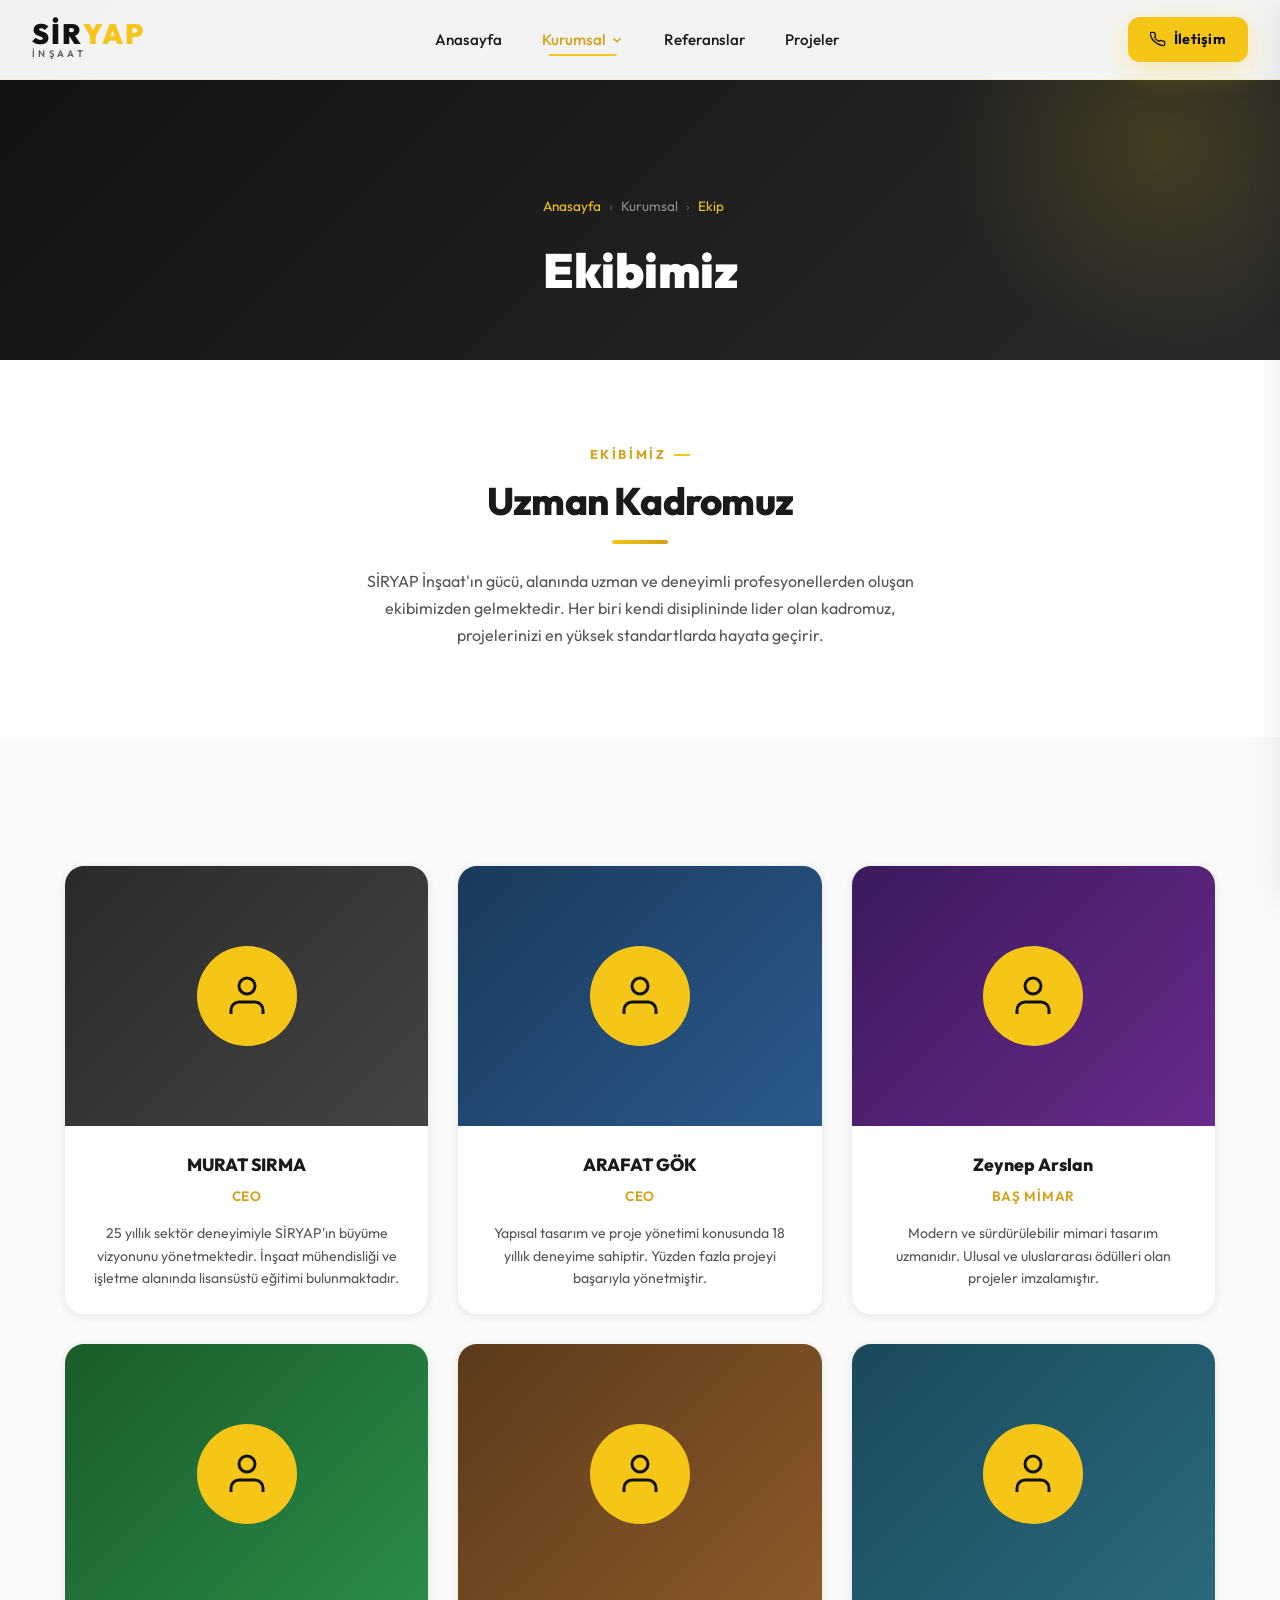
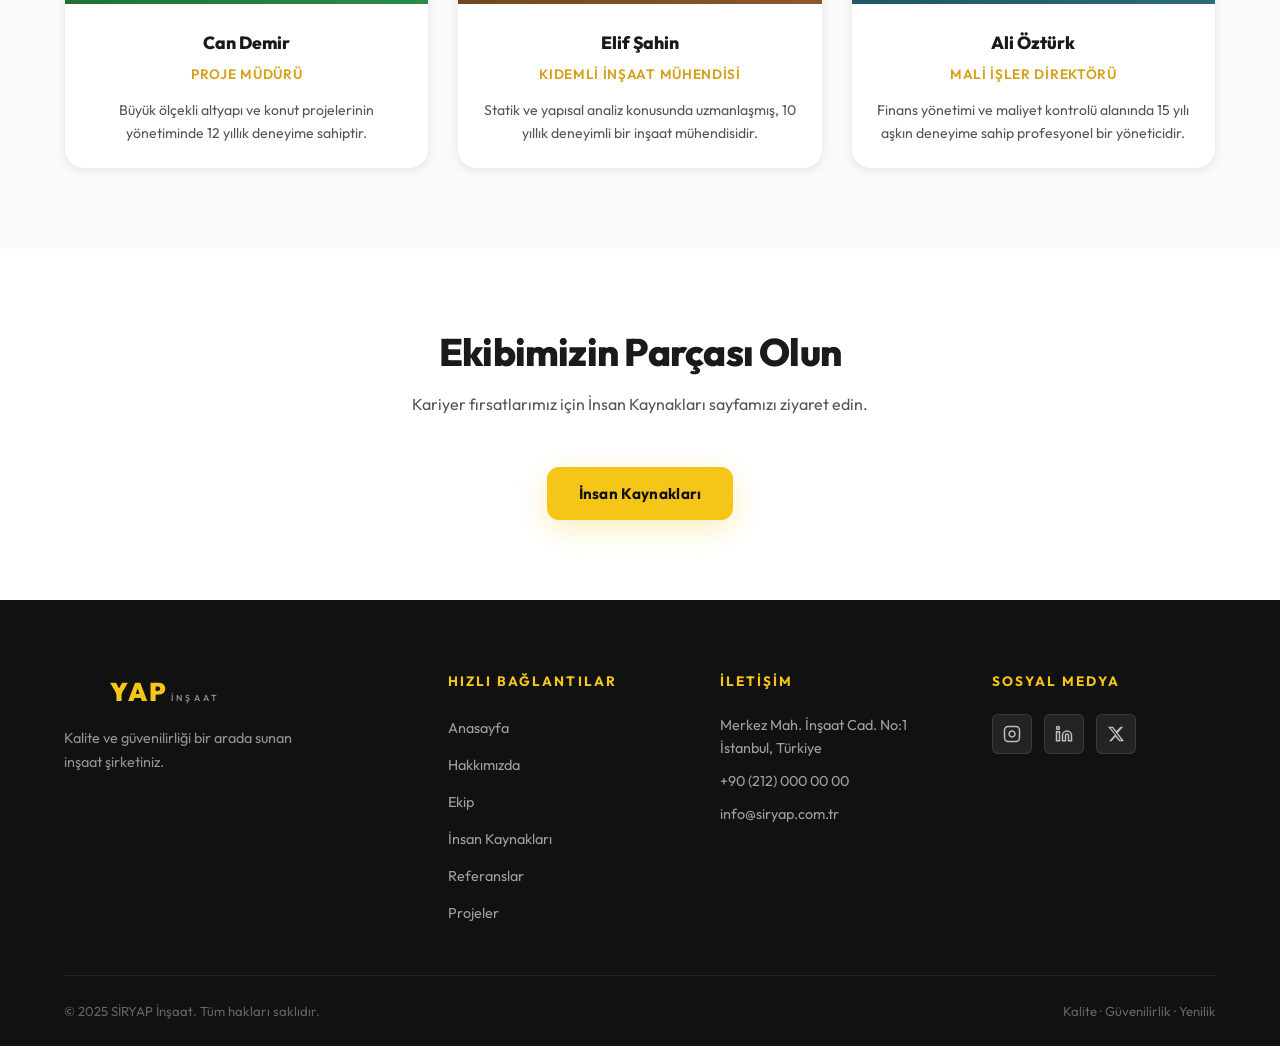
==== commit 7f22b2ac: "Update ekip.html" ====
--- a/ekip.html
+++ b/ekip.html
@@ -120,8 +120,8 @@
               </div>
             </div>
             <div class="team-card-body">
-              <h3>Ahmet Yıldız</h3>
-              <p class="role">Genel Müdür</p>
+              <h3>MURAT SIRMA</h3>
+              <p class="role">CEO</p>
               <p>25 yıllık sektör deneyimiyle SİRYAP'ın büyüme vizyonunu yönetmektedir. İnşaat mühendisliği ve işletme alanında lisansüstü eğitimi bulunmaktadır.</p>
             </div>
           </div>
@@ -136,8 +136,8 @@
               </div>
             </div>
             <div class="team-card-body">
-              <h3>Mehmet Kaya</h3>
-              <p class="role">Teknik Direktör</p>
+              <h3>ARAFAT GÖK</h3>
+              <p class="role">CEO</p>
               <p>Yapısal tasarım ve proje yönetimi konusunda 18 yıllık deneyime sahiptir. Yüzden fazla projeyi başarıyla yönetmiştir.</p>
             </div>
           </div>
--- a/style.css
+++ b/style.css
@@ -1043,6 +1043,60 @@
   border-top: 1px solid var(--gray-200);
 }
 
+/* --- Logo Cards (new) --- */
+.ref-logo-card {
+  flex-shrink: 0;
+  width: 220px;
+}
+
+.ref-logo-inner {
+  background: var(--white);
+  border: 1.5px solid var(--gray-200);
+  border-radius: var(--radius-md);
+  overflow: hidden;
+  box-shadow: var(--shadow-sm);
+  transition: all var(--transition);
+  display: flex;
+  flex-direction: column;
+  align-items: center;
+  justify-content: center;
+  padding: 28px 20px 20px;
+  gap: 16px;
+  height: 160px;
+}
+
+.ref-logo-inner:hover {
+  border-color: var(--primary);
+  box-shadow: var(--shadow-gold);
+  transform: translateY(-4px);
+}
+
+.ref-logo-inner img {
+  max-width: 140px;
+  max-height: 70px;
+  width: auto;
+  height: auto;
+  object-fit: contain;
+}
+
+.ref-logo-inner span {
+  font-size: 0.78rem;
+  font-weight: 600;
+  color: var(--gray-600);
+  text-align: center;
+  line-height: 1.3;
+}
+
+.ref-logo-text-only {
+  justify-content: center;
+}
+
+.ref-text-logo {
+  font-family: 'Outfit', sans-serif;
+  line-height: 1;
+  text-align: center;
+}
+
 /* ============================================
    PROJECTS SECTION
    ============================================ */
